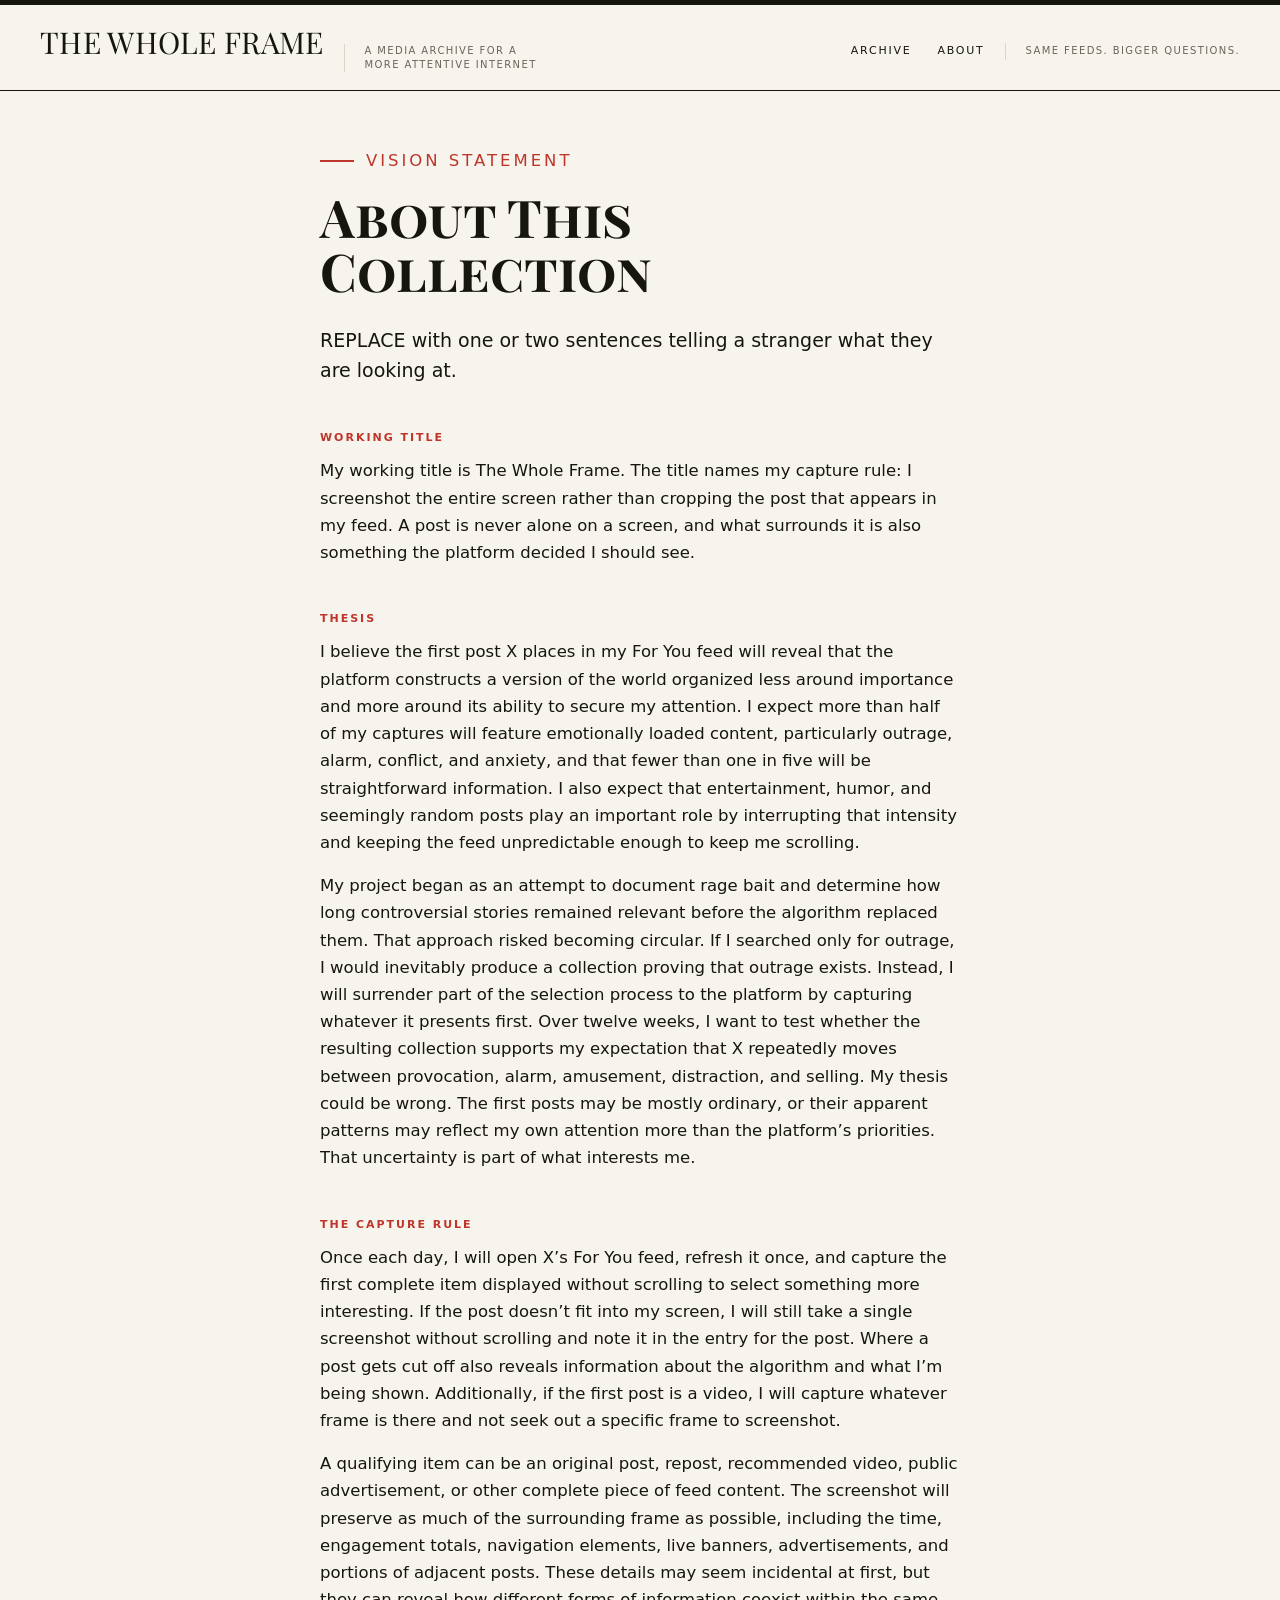
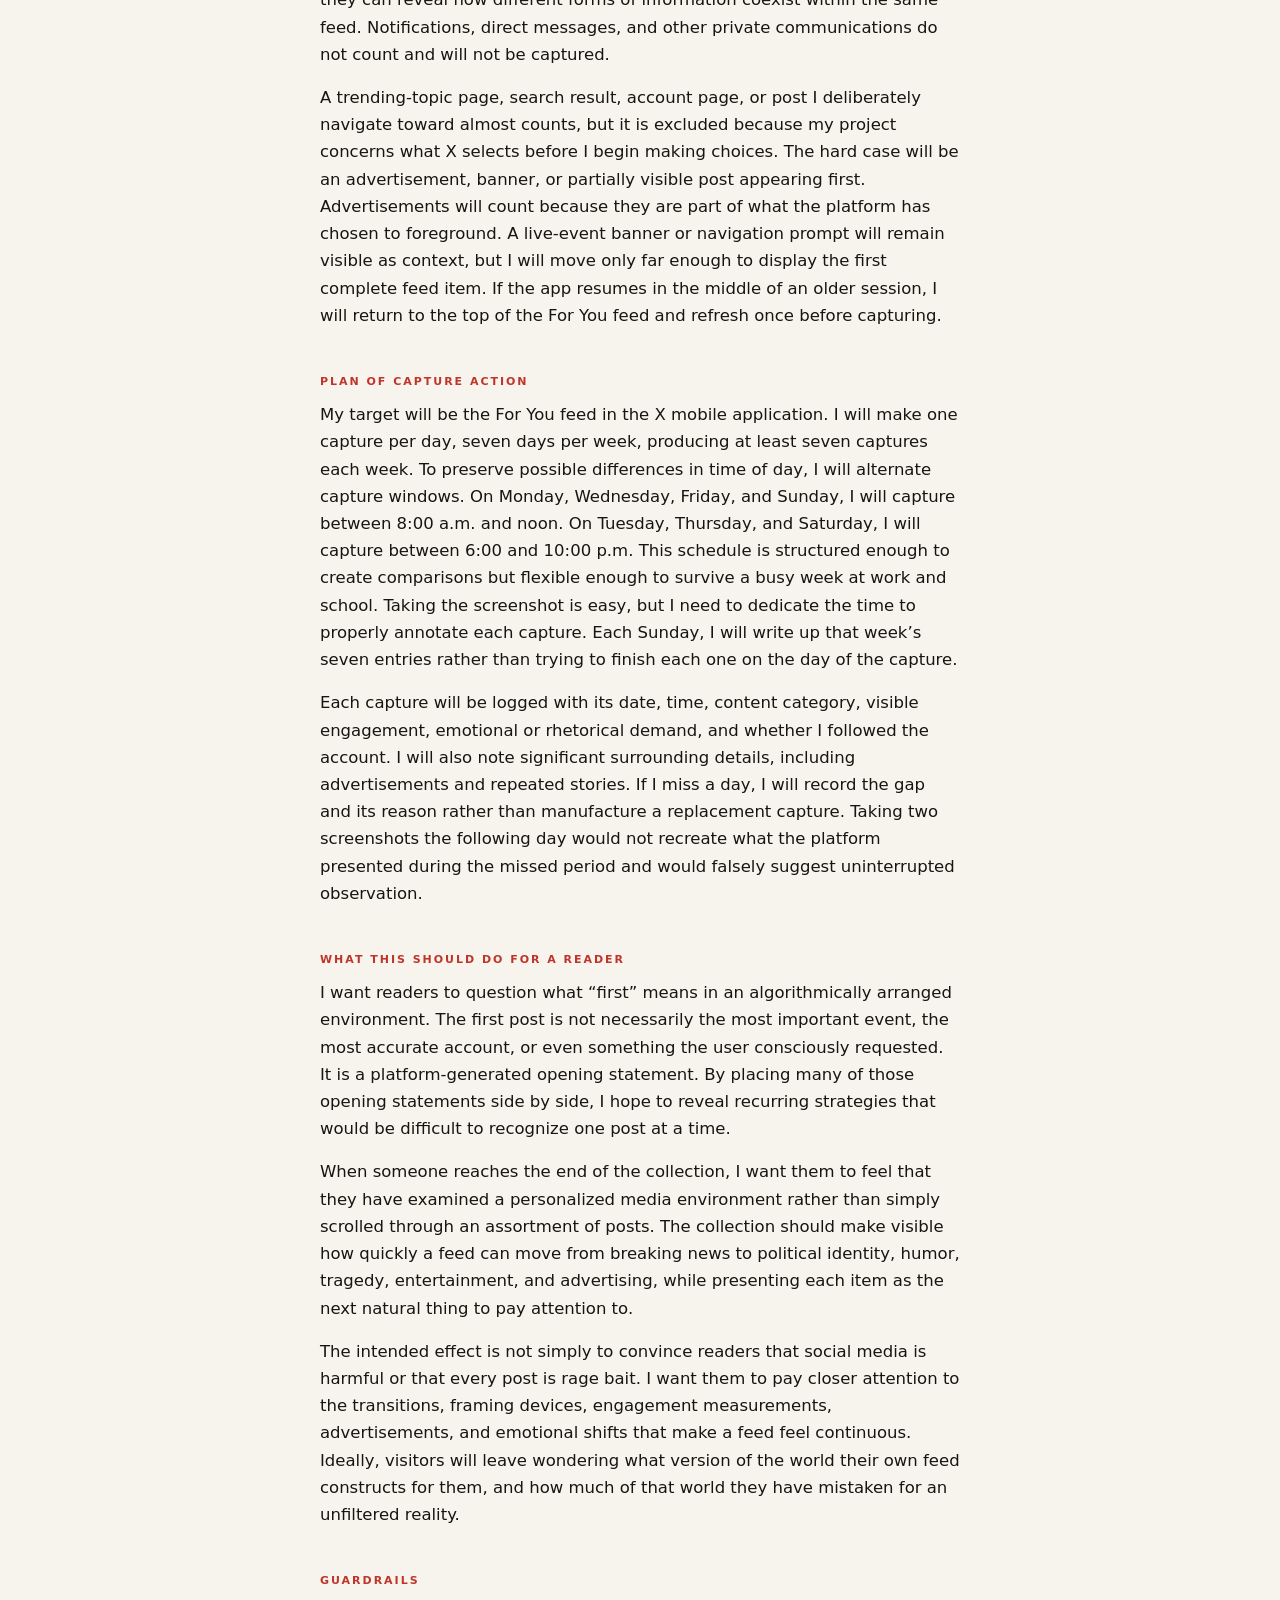
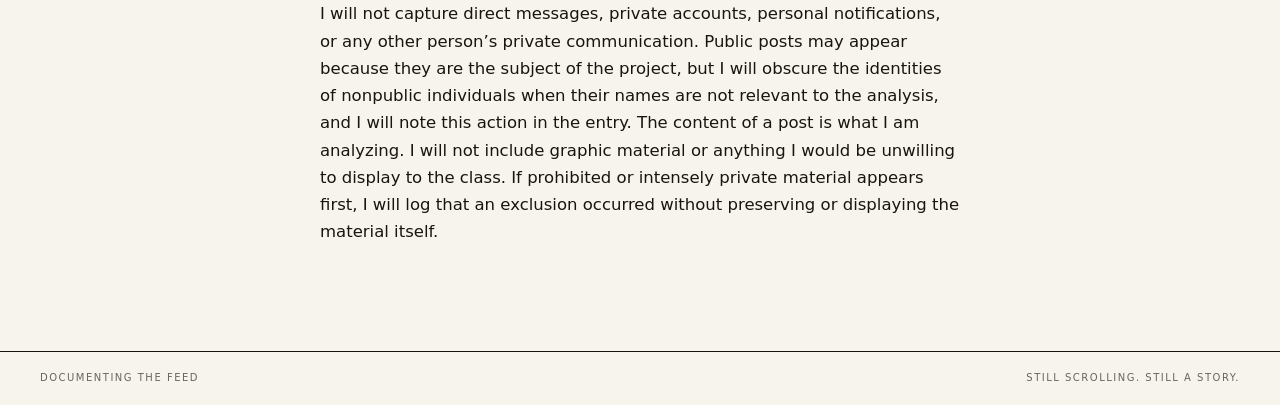
==== about.html @ c6b0e161 "Create about.html" ====
<!DOCTYPE html>
<html lang="en">
<head>
  <meta charset="utf-8">
  <meta name="viewport" content="width=device-width, initial-scale=1">
  <title>About — The Whole Frame</title>
  <link rel="preconnect" href="https://fonts.googleapis.com">
  <link rel="preconnect" href="https://fonts.gstatic.com" crossorigin>
  <link href="https://fonts.googleapis.com/css2?family=Playfair+Display:wght@700&display=swap" rel="stylesheet">
  <link rel="stylesheet" href="style.css">
  <style>
    .page { max-width: 720px; margin: 0 auto; padding: 56px 40px 90px; }
    .page h1 {
      font-family: var(--display);
      font-variant: small-caps;
      font-size: 52px;
      line-height: 1.04;
      margin: 12px 0 28px;
    }
    .page h2 {
      font-size: 11px;
      letter-spacing: .18em;
      text-transform: uppercase;
      color: var(--accent);
      margin: 44px 0 10px;
    }
    .page p { margin: 0 0 16px; font-size: 16.5px; }
    .page .lede { font-size: 19px; line-height: 1.55; }
    @media (max-width: 760px) {
      .page { padding: 36px 20px 70px; }
      .page h1 { font-size: 36px; }
    }
  </style>
</head>
<body>

  <header class="masthead">
    <a class="wordmark" href="index.html">The Whole Frame</a>
    <span class="masthead-sub">A media archive for a more attentive internet</span>
    <nav class="masthead-nav">
      <a href="index.html">Archive</a>
      <a href="about.html">About</a>
    </nav>
    <span class="masthead-tagline">Same feeds. Bigger questions.</span>
  </header>

  <main class="page">

    <p class="eyebrow">Vision Statement</p>
    <h1>About This Collection</h1>

    <p class="lede">REPLACE with one or two sentences telling a stranger what they are looking at.</p>

    <h2>Working Title</h2>
    <p>My working title is The Whole Frame. The title names my capture rule: I screenshot the entire screen rather than cropping the post that appears in my feed. A post is never alone on a screen, and what surrounds it is also something the platform decided I should see.</p>

    <h2>Thesis</h2>
    <p>I believe the first post X places in my For You feed will reveal that the platform constructs a version of the world organized less around importance and more around its ability to secure my attention. I expect more than half of my captures will feature emotionally loaded content, particularly outrage, alarm, conflict, and anxiety, and that fewer than one in five will be straightforward information. I also expect that entertainment, humor, and seemingly random posts play an important role by interrupting that intensity and keeping the feed unpredictable enough to keep me scrolling.</p>
    <p>My project began as an attempt to document rage bait and determine how long controversial stories remained relevant before the algorithm replaced them. That approach risked becoming circular. If I searched only for outrage, I would inevitably produce a collection proving that outrage exists. Instead, I will surrender part of the selection process to the platform by capturing whatever it presents first. Over twelve weeks, I want to test whether the resulting collection supports my expectation that X repeatedly moves between provocation, alarm, amusement, distraction, and selling. My thesis could be wrong. The first posts may be mostly ordinary, or their apparent patterns may reflect my own attention more than the platform’s priorities. That uncertainty is part of what interests me.</p>

    <h2>The Capture Rule</h2>
    <p>Once each day, I will open X’s For You feed, refresh it once, and capture the first complete item displayed without scrolling to select something more interesting. If the post doesn’t fit into my screen, I will still take a single screenshot without scrolling and note it in the entry for the post. Where a post gets cut off also reveals information about the algorithm and what I’m being shown. Additionally, if the first post is a video, I will capture whatever frame is there and not seek out a specific frame to screenshot. </p>
    <p>A qualifying item can be an original post, repost, recommended video, public advertisement, or other complete piece of feed content. The screenshot will preserve as much of the surrounding frame as possible, including the time, engagement totals, navigation elements, live banners, advertisements, and portions of adjacent posts. These details may seem incidental at first, but they can reveal how different forms of information coexist within the same feed. Notifications, direct messages, and other private communications do not count and will not be captured.</p>
    <p>A trending-topic page, search result, account page, or post I deliberately navigate toward almost counts, but it is excluded because my project concerns what X selects before I begin making choices. The hard case will be an advertisement, banner, or partially visible post appearing first. Advertisements will count because they are part of what the platform has chosen to foreground. A live-event banner or navigation prompt will remain visible as context, but I will move only far enough to display the first complete feed item. If the app resumes in the middle of an older session, I will return to the top of the For You feed and refresh once before capturing.</p>
    
    <h2>Plan of Capture Action</h2>
    <p>My target will be the For You feed in the X mobile application. I will make one capture per day, seven days per week, producing at least seven captures each week. To preserve possible differences in time of day, I will alternate capture windows. On Monday, Wednesday, Friday, and Sunday, I will capture between 8:00 a.m. and noon. On Tuesday, Thursday, and Saturday, I will capture between 6:00 and 10:00 p.m. This schedule is structured enough to create comparisons but flexible enough to survive a busy week at work and school. Taking the screenshot is easy, but I need to dedicate the time to properly annotate each capture. Each Sunday, I will write up that week’s seven entries rather than trying to finish each one on the day of the capture. </p>
    <p>Each capture will be logged with its date, time, content category, visible engagement, emotional or rhetorical demand, and whether I followed the account. I will also note significant surrounding details, including advertisements and repeated stories. If I miss a day, I will record the gap and its reason rather than manufacture a replacement capture. Taking two screenshots the following day would not recreate what the platform presented during the missed period and would falsely suggest uninterrupted observation.</p>
    
    <h2>What This Should Do for a Reader</h2>
    <p>I want readers to question what “first” means in an algorithmically arranged environment. The first post is not necessarily the most important event, the most accurate account, or even something the user consciously requested. It is a platform-generated opening statement. By placing many of those opening statements side by side, I hope to reveal recurring strategies that would be difficult to recognize one post at a time.</p>
    <p>When someone reaches the end of the collection, I want them to feel that they have examined a personalized media environment rather than simply scrolled through an assortment of posts. The collection should make visible how quickly a feed can move from breaking news to political identity, humor, tragedy, entertainment, and advertising, while presenting each item as the next natural thing to pay attention to.</p>
    <p>The intended effect is not simply to convince readers that social media is harmful or that every post is rage bait. I want them to pay closer attention to the transitions, framing devices, engagement measurements, advertisements, and emotional shifts that make a feed feel continuous. Ideally, visitors will leave wondering what version of the world their own feed constructs for them, and how much of that world they have mistaken for an unfiltered reality.</p>
    
    <h2>Guardrails</h2>
    <p>I will not capture direct messages, private accounts, personal notifications, or any other person’s private communication. Public posts may appear because they are the subject of the project, but I will obscure the identities of nonpublic individuals when their names are not relevant to the analysis, and I will note this action in the entry. The content of a post is what I am analyzing. I will not include graphic material or anything I would be unwilling to display to the class. If prohibited or intensely private material appears first, I will log that an exclusion occurred without preserving or displaying the material itself.</p>

  </main>

  <footer class="site-footer">
    <span class="footer-left">Documenting the feed</span>
    <span class="footer-right">Still scrolling. Still a story.</span>
  </footer>

</body>
</html>
---- style.css ----
:root {
  --bg:      #f7f4ee;
  --card:    #fffdf9;
  --ink:     #17150f;
  --muted:   #6a6459;
  --rule:    #ddd6c8;
  --accent:  #bf352a;
  --display: "Playfair Display", Georgia, "Times New Roman", serif;
  --ui:      -apple-system, BlinkMacSystemFont, "Segoe UI", system-ui, sans-serif;
}

* { box-sizing: border-box; }

body {
  margin: 0;
  background: var(--bg);
  color: var(--ink);
  font-family: var(--ui);
  font-size: 16px;
  line-height: 1.65;
  border-top: 5px solid var(--ink);
}

a { color: inherit; }

/* ---------- masthead ---------- */

.masthead {
  display: flex;
  align-items: baseline;
  flex-wrap: wrap;
  gap: 8px 20px;
  padding: 22px 40px 18px;
  border-bottom: 1px solid var(--ink);
}

.wordmark {
  font-family: var(--display);
  font-size: 30px;
  line-height: 1;
  letter-spacing: .01em;
  text-transform: uppercase;
  text-decoration: none;
}

.masthead-sub {
  padding-left: 20px;
  border-left: 1px solid var(--rule);
  max-width: 210px;
  font-size: 10px;
  line-height: 1.4;
  letter-spacing: .14em;
  text-transform: uppercase;
  color: var(--muted);
}

.masthead-nav {
  margin-left: auto;
  display: flex;
  gap: 26px;
}

.masthead-nav a {
  font-size: 11px;
  letter-spacing: .16em;
  text-transform: uppercase;
  text-decoration: none;
}

.masthead-nav a:hover { color: var(--accent); }

.masthead-tagline {
  padding-left: 20px;
  border-left: 1px solid var(--rule);
  font-size: 10px;
  letter-spacing: .14em;
  text-transform: uppercase;
  color: var(--muted);
}

/* ---------- shared bits ---------- */

#view {
  max-width: 1240px;
  margin: 0 auto;
  padding: 44px 40px 80px;
}

.tags {
  list-style: none;
  display: flex;
  flex-wrap: wrap;
  gap: 7px;
  margin: 14px 0 0;
  padding: 0;
}

.tags li {
  font-size: 10px;
  letter-spacing: .13em;
  text-transform: uppercase;
  padding: 5px 10px;
  border: 1px solid var(--rule);
  border-radius: 2px;
  color: var(--muted);
}

.tags li:first-child {
  background: #f2ded9;
  border-color: #e6c9c3;
  color: #8e2b22;
}

.meta {
  margin: 0;
  font-size: 10px;
  letter-spacing: .15em;
  text-transform: uppercase;
  color: var(--muted);
}

.phone {
  position: relative;
  border: 7px solid #14141a;
  border-radius: 26px;
  overflow: hidden;
  background: #000;
  line-height: 0;
}

.phone img {
  width: 100%;
  height: auto;
  display: block;
}

/* ---------- collection view ---------- */

.intro {
  max-width: 640px;
  margin: 0 0 44px;
  font-size: 17px;
  color: var(--muted);
}

.intro p { margin: 0; }

.grid {
  display: grid;
  grid-template-columns: repeat(3, 1fr);
  gap: 40px 34px;
}

.card {
  display: block;
  text-decoration: none;
  background: var(--card);
  border: 1px solid var(--rule);
  padding: 18px 18px 22px;
  transition: transform .18s ease, box-shadow .18s ease, border-color .18s ease;
}

.card:hover {
  transform: translateY(-3px);
  border-color: #c3b9a5;
  box-shadow: 0 10px 26px rgba(23, 21, 15, .10);
}

/* card thumbnails are cropped to a uniform shape so the grid stays even —
   the whole screenshot is on the capture's own page */
.card .phone {
  border-width: 6px;
  border-radius: 20px;
  aspect-ratio: 3 / 4;
}

.card .phone img {
  height: 100%;
  object-fit: cover;
  object-position: top center;
}

.card .phone::after {
  content: "";
  position: absolute;
  left: 0; right: 0; bottom: 0;
  height: 70px;
  background: linear-gradient(to bottom, rgba(0,0,0,0), rgba(0,0,0,.65));
}

.card-body { padding-top: 16px; }

.card h2 {
  font-family: var(--display);
  font-variant: small-caps;
  font-weight: 700;
  font-size: 25px;
  line-height: 1.15;
  letter-spacing: .01em;
  margin: 8px 0 0;
}

.card .preview {
  margin: 10px 0 0;
  font-size: 14.5px;
  color: var(--muted);
}

/* ---------- detail view ---------- */

.back {
  display: inline-block;
  margin-bottom: 26px;
  font-size: 11px;
  letter-spacing: .15em;
  text-transform: uppercase;
  text-decoration: none;
  color: var(--muted);
}

.back:hover { color: var(--accent); }

.capture {
  display: grid;
  grid-template-columns: 390px 1fr;
  gap: 60px;
  align-items: start;
}

.capture-media { position: sticky; top: 28px; }

.fullsize {
  display: inline-block;
  margin-top: 14px;
  font-size: 11px;
  letter-spacing: .13em;
  text-transform: uppercase;
  color: var(--muted);
}

.eyebrow {
  display: flex;
  align-items: center;
  gap: 12px;
  font-size: 11px;
  letter-spacing: .18em;
  text-transform: uppercase;
  color: var(--accent);
}

.eyebrow::before {
  content: "";
  width: 34px;
  height: 2px;
  background: var(--accent);
}

.capture h1 {
  font-family: var(--display);
  font-variant: small-caps;
  font-size: 58px;
  line-height: 1.02;
  letter-spacing: .005em;
  margin: 14px 0 10px;
}

.dek {
  margin: 0;
  font-size: 12px;
  letter-spacing: .16em;
  text-transform: uppercase;
  color: var(--muted);
}

.pin {
  position: absolute;
  transform: translate(-50%, -50%);
  width: 26px;
  height: 26px;
  border-radius: 50%;
  background: var(--accent);
  border: 2px solid #fff;
  color: #fff;
  font-family: var(--ui);
  font-size: 12px;
  font-weight: 600;
  line-height: 22px;
  text-align: center;
  box-shadow: 0 2px 8px rgba(0, 0, 0, .45);
  transition: transform .16s ease;
}

.pin.is-active { transform: translate(-50%, -50%) scale(1.35); }

.notes {
  list-style: none;
  margin: 28px 0 0;
  padding: 0;
}

.notes li {
  display: flex;
  gap: 16px;
  align-items: baseline;
  padding: 13px 16px;
  margin-bottom: 10px;
  background: var(--card);
  border: 1px solid var(--rule);
  transition: border-color .16s ease;
}

.notes li.is-active { border-color: var(--accent); }

.notes .num {
  font-family: var(--display);
  font-size: 22px;
  color: var(--ink);
  min-width: 30px;
}

.notes .label {
  display: block;
  font-size: 10px;
  letter-spacing: .15em;
  text-transform: uppercase;
  color: var(--accent);
}

.notes .text {
  display: block;
  font-size: 15px;
  text-transform: uppercase;
  letter-spacing: .02em;
}

.columns {
  display: grid;
  grid-template-columns: 1fr 1fr;
  gap: 34px;
  margin-top: 34px;
  padding-top: 26px;
  border-top: 1px solid var(--rule);
}

.columns section + section {
  padding-left: 34px;
  border-left: 1px solid var(--rule);
}

.columns h3 {
  margin: 0 0 8px;
  font-size: 10px;
  letter-spacing: .18em;
  text-transform: uppercase;
  color: var(--muted);
}

.columns p { margin: 0; font-size: 15.5px; }

.prevnext {
  display: flex;
  justify-content: space-between;
  gap: 20px;
  margin-top: 40px;
  padding-top: 20px;
  border-top: 1px solid var(--rule);
  font-size: 11px;
  letter-spacing: .13em;
  text-transform: uppercase;
}

.prevnext a { text-decoration: none; }
.prevnext a:hover { color: var(--accent); }
.prevnext .spacer { color: transparent; }

/* ---------- footer ---------- */

.site-footer {
  display: flex;
  justify-content: space-between;
  gap: 20px;
  padding: 18px 40px;
  border-top: 1px solid var(--ink);
  font-size: 10px;
  letter-spacing: .15em;
  text-transform: uppercase;
  color: var(--muted);
}

/* ---------- narrower screens ---------- */

@media (max-width: 1060px) {
  .grid { grid-template-columns: repeat(2, 1fr); }
  .capture { grid-template-columns: 330px 1fr; gap: 40px; }
  .capture h1 { font-size: 46px; }
}

@media (max-width: 760px) {
  .masthead, .site-footer, #view { padding-left: 20px; padding-right: 20px; }
  .masthead-sub, .masthead-tagline { display: none; }
  .grid { grid-template-columns: 1fr; }
  .capture { grid-template-columns: 1fr; gap: 30px; }
  .capture-media { position: static; max-width: 380px; }
  .capture h1 { font-size: 38px; }
  .columns { grid-template-columns: 1fr; gap: 22px; }
  .columns section + section {
    padding-left: 0;
    border-left: 0;
    padding-top: 22px;
    border-top: 1px solid var(--rule);
  }
}


/* ============================================================
   ADDED: demand filter, gap entries, disclosure notes
   ============================================================ */

.masthead-filter { margin-left: 26px; }

.masthead-filter select {
  font-family: var(--ui);
  font-size: 11px;
  letter-spacing: .12em;
  text-transform: uppercase;
  color: var(--ink);
  background: var(--card);
  border: 1px solid var(--rule);
  border-radius: 2px;
  padding: 7px 10px;
  cursor: pointer;
}

.masthead-filter select:hover { border-color: var(--accent); }

.filter-note {
  margin: 0 0 32px;
  font-size: 13px;
  letter-spacing: .04em;
  color: var(--muted);
}

.filter-note strong {
  text-transform: uppercase;
  letter-spacing: .12em;
  font-size: 11px;
  color: var(--accent);
}

.filter-note a { color: var(--muted); }

.empty-state { color: var(--muted); font-style: italic; }

.meta .demand { color: var(--accent); }

.facts {
  margin: 14px 0 0;
  font-size: 11px;
  letter-spacing: .12em;
  text-transform: uppercase;
  color: var(--muted);
}

.facts .demand-link {
  color: var(--accent);
  text-decoration: none;
  border-bottom: 1px solid transparent;
}

.facts .demand-link:hover { border-bottom-color: var(--accent); }

.card-gap {
  display: flex;
  flex-direction: column;
  justify-content: center;
  min-height: 260px;
  background: transparent;
  border-style: dashed;
  text-align: center;
  cursor: default;
}

.card-gap h2 { color: var(--muted); }
.card-gap .preview { margin-top: 12px; }

.obscured {
  margin: 10px 0 0;
  font-size: 12px;
  line-height: 1.5;
  color: var(--muted);
  font-style: italic;
}

@media (max-width: 760px) {
  .masthead-filter { margin-left: 0; width: 100%; }
  .masthead-filter select { width: 100%; }
}
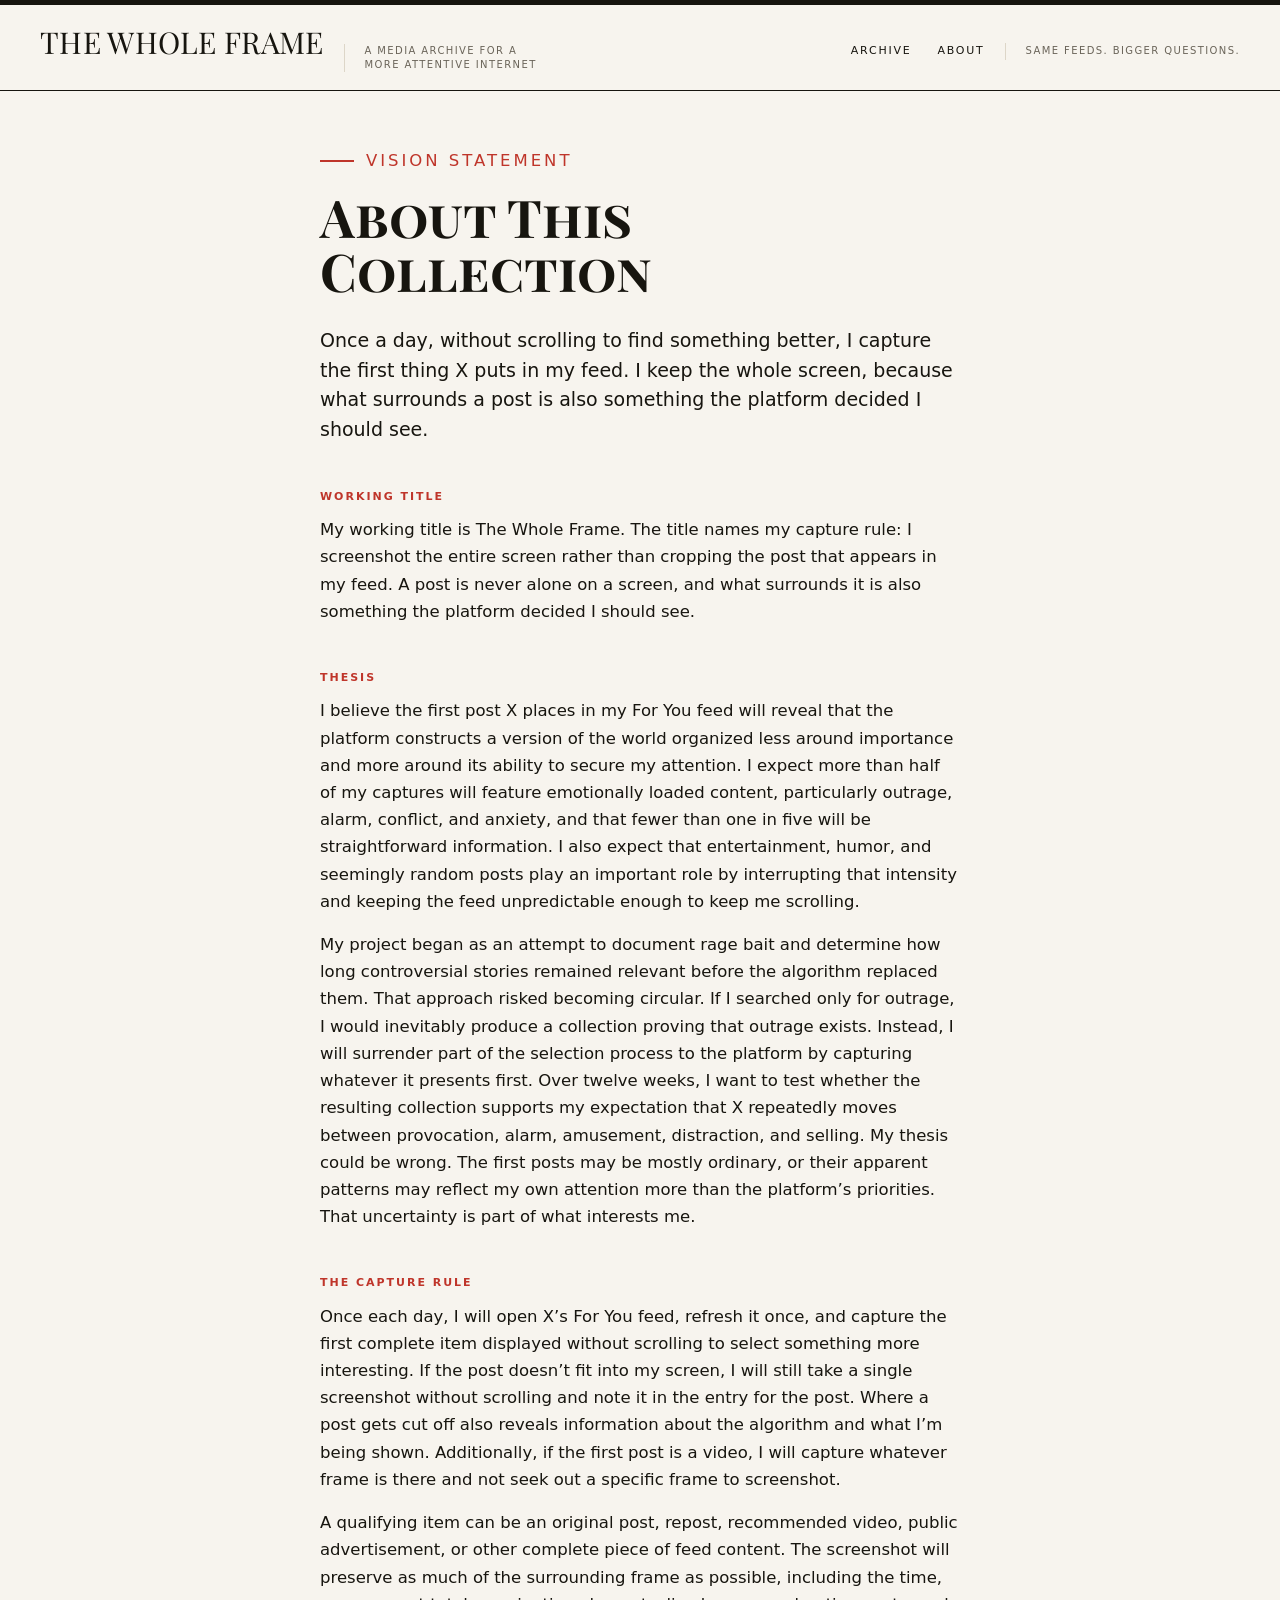
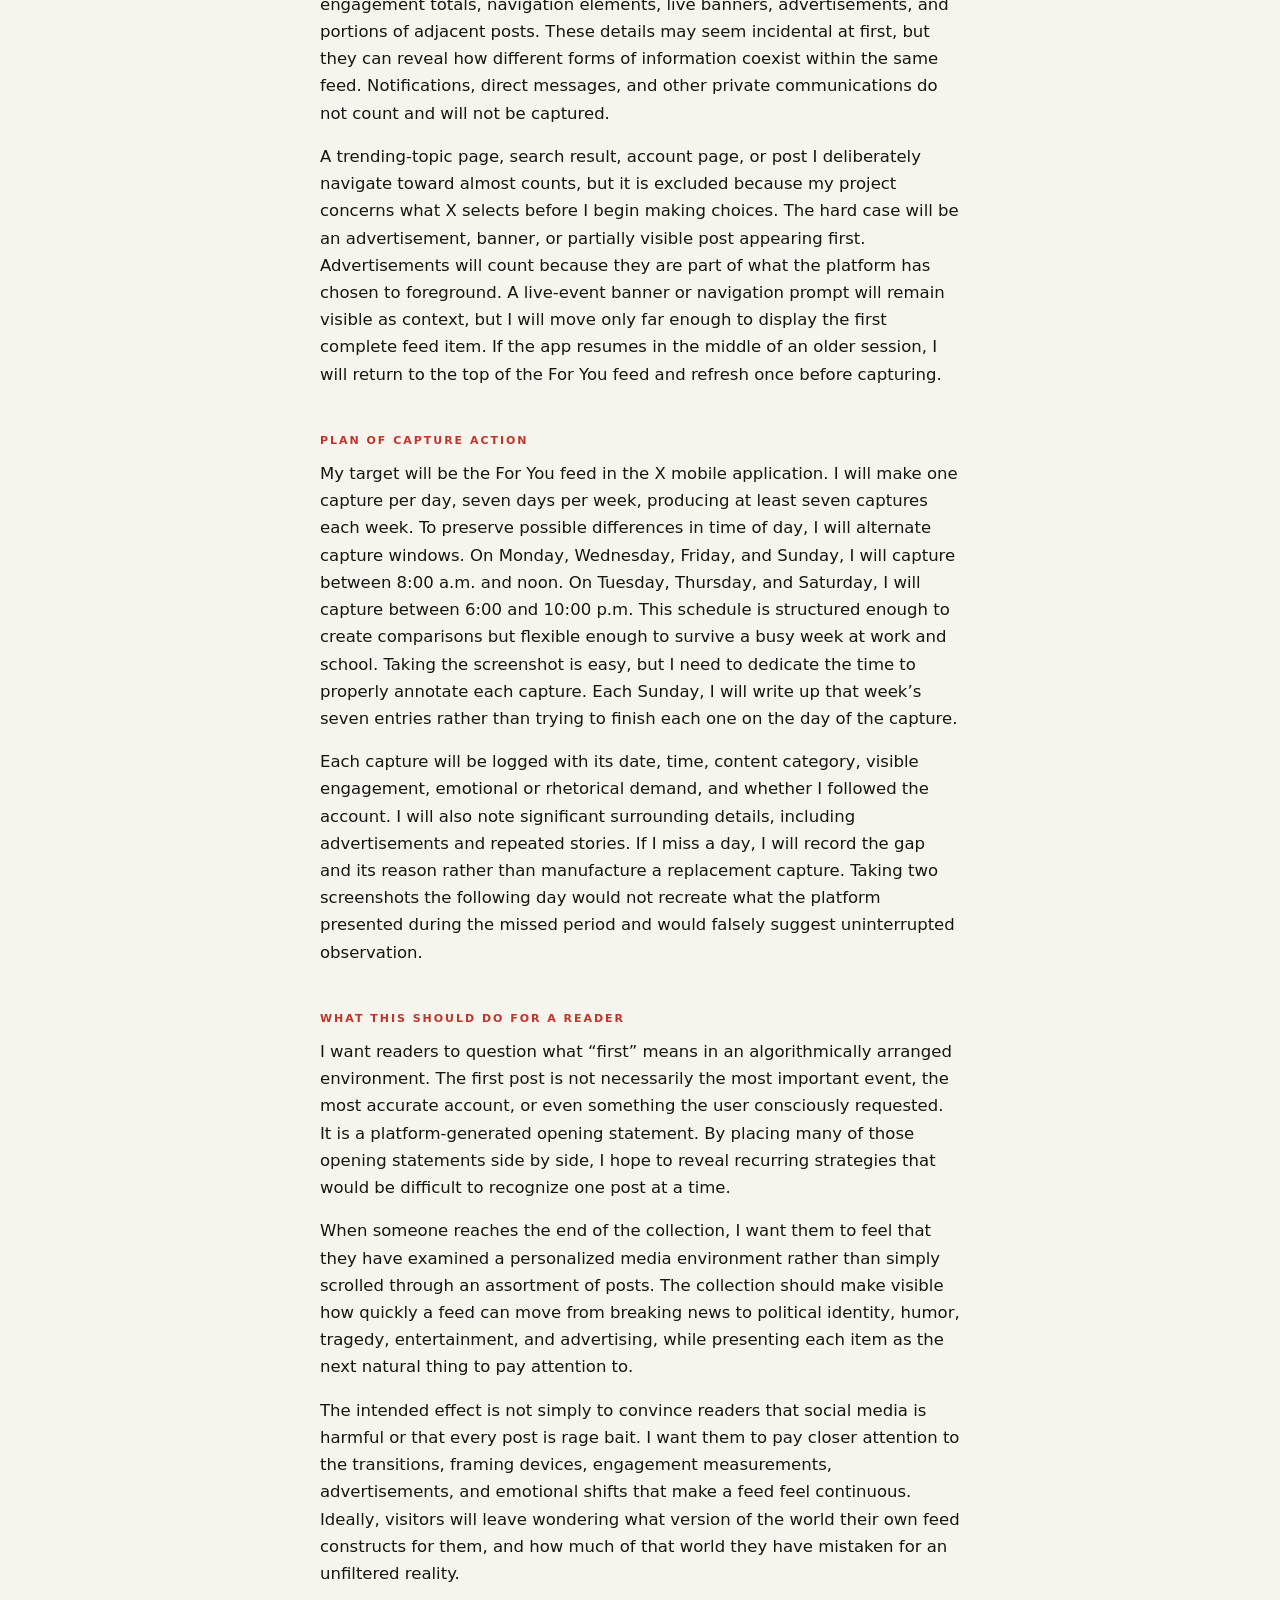
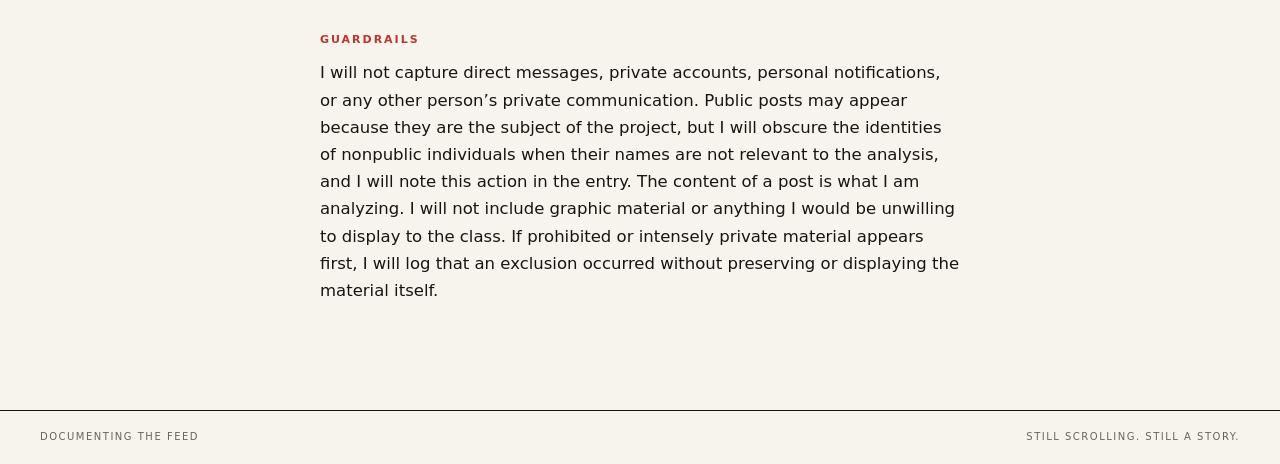
==== commit 19e66b62: "Update about.html" ====
--- a/about.html
+++ b/about.html
@@ -49,7 +49,7 @@
     <p class="eyebrow">Vision Statement</p>
     <h1>About This Collection</h1>
 
-    <p class="lede">REPLACE with one or two sentences telling a stranger what they are looking at.</p>
+    <p class="lede">Once a day, without scrolling to find something better, I capture the first thing X puts in my feed. I keep the whole screen, because what surrounds a post is also something the platform decided I should see.</p>
 
     <h2>Working Title</h2>
     <p>My working title is The Whole Frame. The title names my capture rule: I screenshot the entire screen rather than cropping the post that appears in my feed. A post is never alone on a screen, and what surrounds it is also something the platform decided I should see.</p>
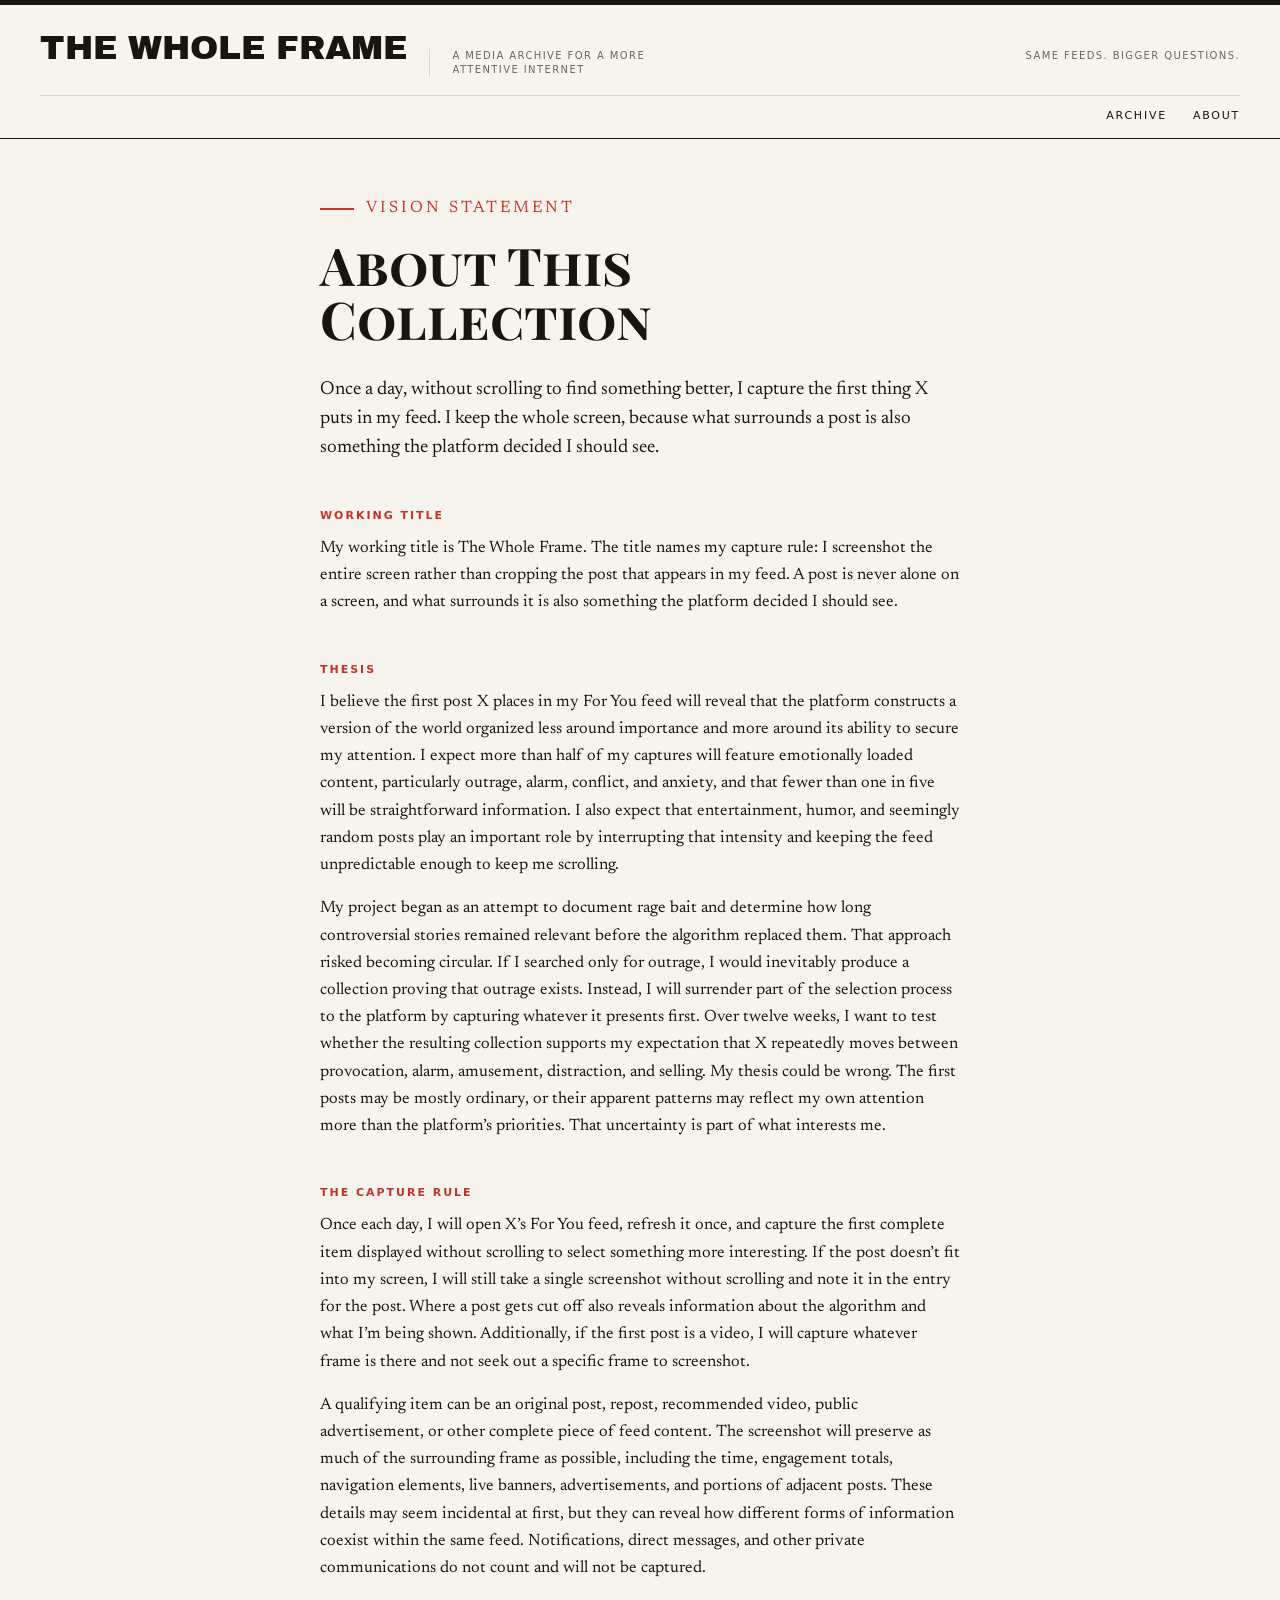
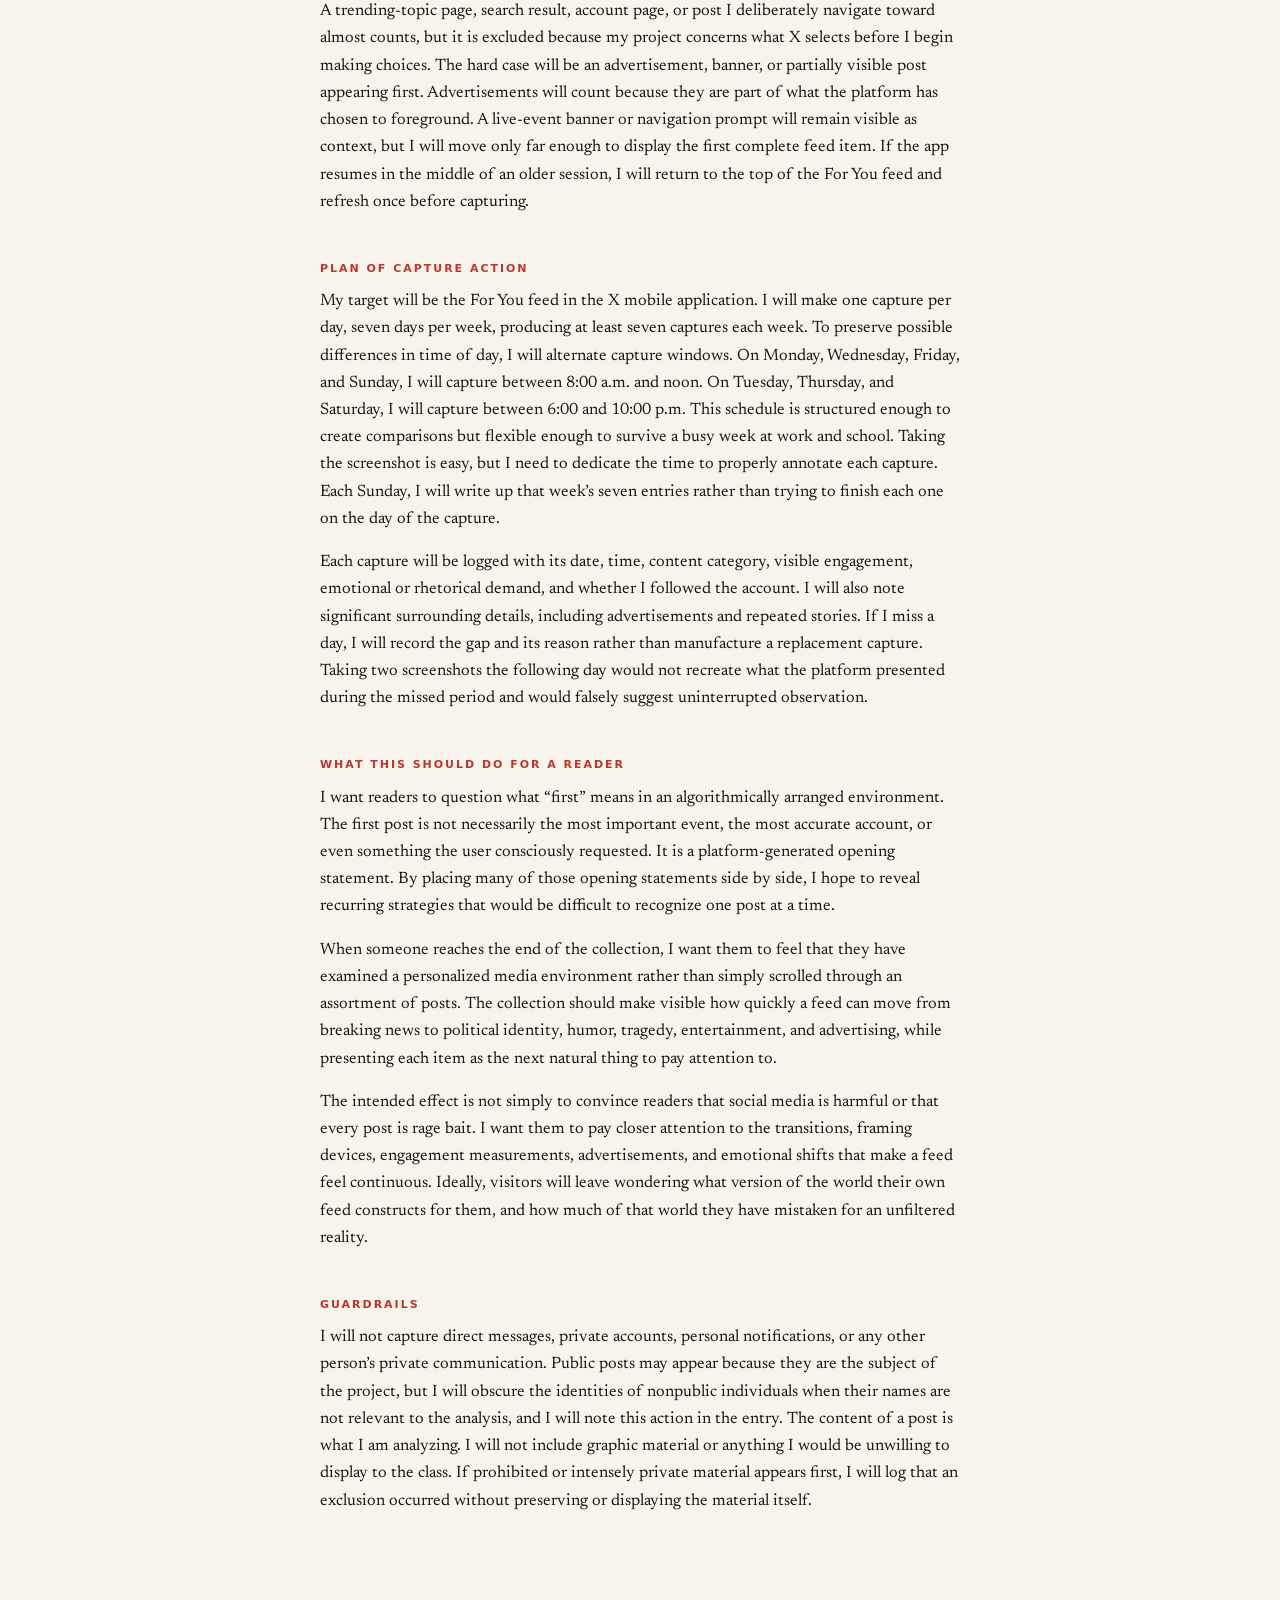
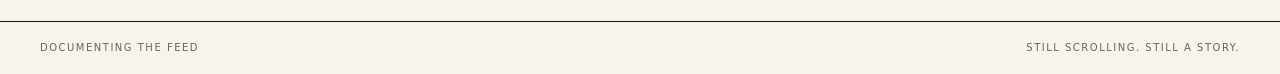
==== commit 90177e4d: "Update about.html" ====
--- a/about.html
+++ b/about.html
@@ -6,7 +6,7 @@
   <title>About — The Whole Frame</title>
   <link rel="preconnect" href="https://fonts.googleapis.com">
   <link rel="preconnect" href="https://fonts.gstatic.com" crossorigin>
-  <link href="https://fonts.googleapis.com/css2?family=Playfair+Display:wght@700&display=swap" rel="stylesheet">
+  <link href="https://fonts.googleapis.com/css2?family=Playfair+Display:wght@700&family=Newsreader:opsz,wght@6..72,400;6..72,500&family=Archivo+Black&family=Bodoni+Moda:opsz,wght@6..96,700&family=Fraunces:opsz,wght@9..144,700&display=swap" rel="stylesheet">
   <link rel="stylesheet" href="style.css">
   <style>
     .page { max-width: 720px; margin: 0 auto; padding: 56px 40px 90px; }
@@ -34,14 +34,19 @@
 </head>
 <body>
 
-  <header class="masthead">
-    <a class="wordmark" href="index.html">The Whole Frame</a>
-    <span class="masthead-sub">A media archive for a more attentive internet</span>
-    <nav class="masthead-nav">
-      <a href="index.html">Archive</a>
-      <a href="about.html">About</a>
-    </nav>
-    <span class="masthead-tagline">Same feeds. Bigger questions.</span>
+   <header class="masthead">
+    <div class="masthead-top">
+      <a class="wordmark" href="index.html">The Whole Frame</a>
+      <span class="masthead-sub">A media archive for a more attentive internet</span>
+      <span class="masthead-tagline">Same feeds. Bigger questions.</span>
+    </div>
+    <div class="masthead-bar">
+      <span></span>
+      <nav class="masthead-nav">
+        <a href="index.html">Archive</a>
+        <a href="about.html">About</a>
+      </nav>
+    </div>
   </header>
 
   <main class="page">
--- a/style.css
+++ b/style.css
@@ -495,3 +495,150 @@
   .masthead-filter { margin-left: 0; width: 100%; }
   .masthead-filter select { width: 100%; }
 }
+
+/* ---------- crop and enlarge: a magnified detail ---------- */
+
+.detail {
+  margin: 30px 0 0;
+  padding-top: 24px;
+  border-top: 1px solid var(--rule);
+}
+
+.detail a { display: block; line-height: 0; }
+
+.detail img {
+  width: 100%;
+  height: auto;
+  display: block;
+  border: 1px solid #14141a;
+  border-radius: 3px;
+  cursor: zoom-in;
+}
+
+.detail figcaption {
+  margin-top: 10px;
+  font-size: 13.5px;
+  line-height: 1.5;
+  color: var(--muted);
+}
+
+.detail-label {
+  display: inline-block;
+  margin-right: 8px;
+  font-size: 10px;
+  letter-spacing: .15em;
+  text-transform: uppercase;
+  color: var(--accent);
+}
+
+/* ---------- one caption for a whole set ---------- */
+
+.set-note {
+  max-width: 680px;
+  margin: 0 0 40px;
+  padding-left: 18px;
+  border-left: 2px solid var(--accent);
+}
+
+.set-note .filter-note { margin-bottom: 12px; }
+
+.set-text {
+  margin: 0;
+  font-size: 17px;
+  line-height: 1.6;
+  color: var(--ink);
+}
+/* two filter menus sit side by side */
+.masthead-filter {
+  display: inline-flex;
+  gap: 10px;
+}
+
+/* ============================================================
+   TYPOGRAPHY + MASTHEAD, second pass
+   ============================================================ */
+
+:root {
+  --serif: "Newsreader", Georgia, "Times New Roman", serif;
+
+  /* WORDMARK — swap this one line to try each:
+     "Archivo Black", "Helvetica Neue", Arial, sans-serif
+     "Bodoni Moda", Georgia, serif
+     "Fraunces", Georgia, serif                              */
+  --wordmark: "Archivo Black", "Helvetica Neue", Arial, sans-serif;
+}
+
+/* ---- reading copy gets a serif; interface stays sans ---- */
+
+.intro,
+.card .preview,
+.columns p,
+.set-text,
+.page p,
+.page .lede,
+.detail figcaption {
+  font-family: var(--serif);
+}
+
+.intro         { font-size: 19px;   line-height: 1.55; }
+.card .preview { font-size: 15.5px; line-height: 1.5;  }
+.columns p     { font-size: 16.5px; line-height: 1.6;  }
+.set-text      { font-size: 18px;   line-height: 1.6;  }
+
+/* ---- two-tier masthead ---- */
+
+.masthead {
+  display: block;
+  padding: 0 40px;
+  border-bottom: 1px solid var(--ink);
+}
+
+.masthead-top {
+  display: flex;
+  align-items: baseline;
+  flex-wrap: wrap;
+  gap: 6px 22px;
+  padding: 26px 0 18px;
+}
+
+.wordmark {
+  font-family: var(--wordmark);
+  font-size: 34px;
+  line-height: 1;
+  letter-spacing: -.005em;
+  text-transform: uppercase;
+  text-decoration: none;
+}
+
+.masthead-sub {
+  padding-left: 22px;
+  border-left: 1px solid var(--rule);
+  max-width: 230px;
+}
+
+.masthead-tagline {
+  margin-left: auto;
+  padding-left: 0;
+  border-left: 0;
+}
+
+.masthead-bar {
+  display: flex;
+  align-items: center;
+  justify-content: space-between;
+  gap: 20px;
+  padding: 11px 0 13px;
+  border-top: 1px solid var(--rule);
+}
+
+.masthead-nav { margin-left: 0; }
+
+.masthead-filter select { padding: 6px 10px; }
+
+@media (max-width: 760px) {
+  .masthead { padding-left: 20px; padding-right: 20px; }
+  .masthead-top { padding: 20px 0 14px; }
+  .wordmark { font-size: 26px; }
+  .masthead-bar { flex-direction: column; align-items: stretch; gap: 10px; }
+  .masthead-nav { justify-content: flex-start; }
+}
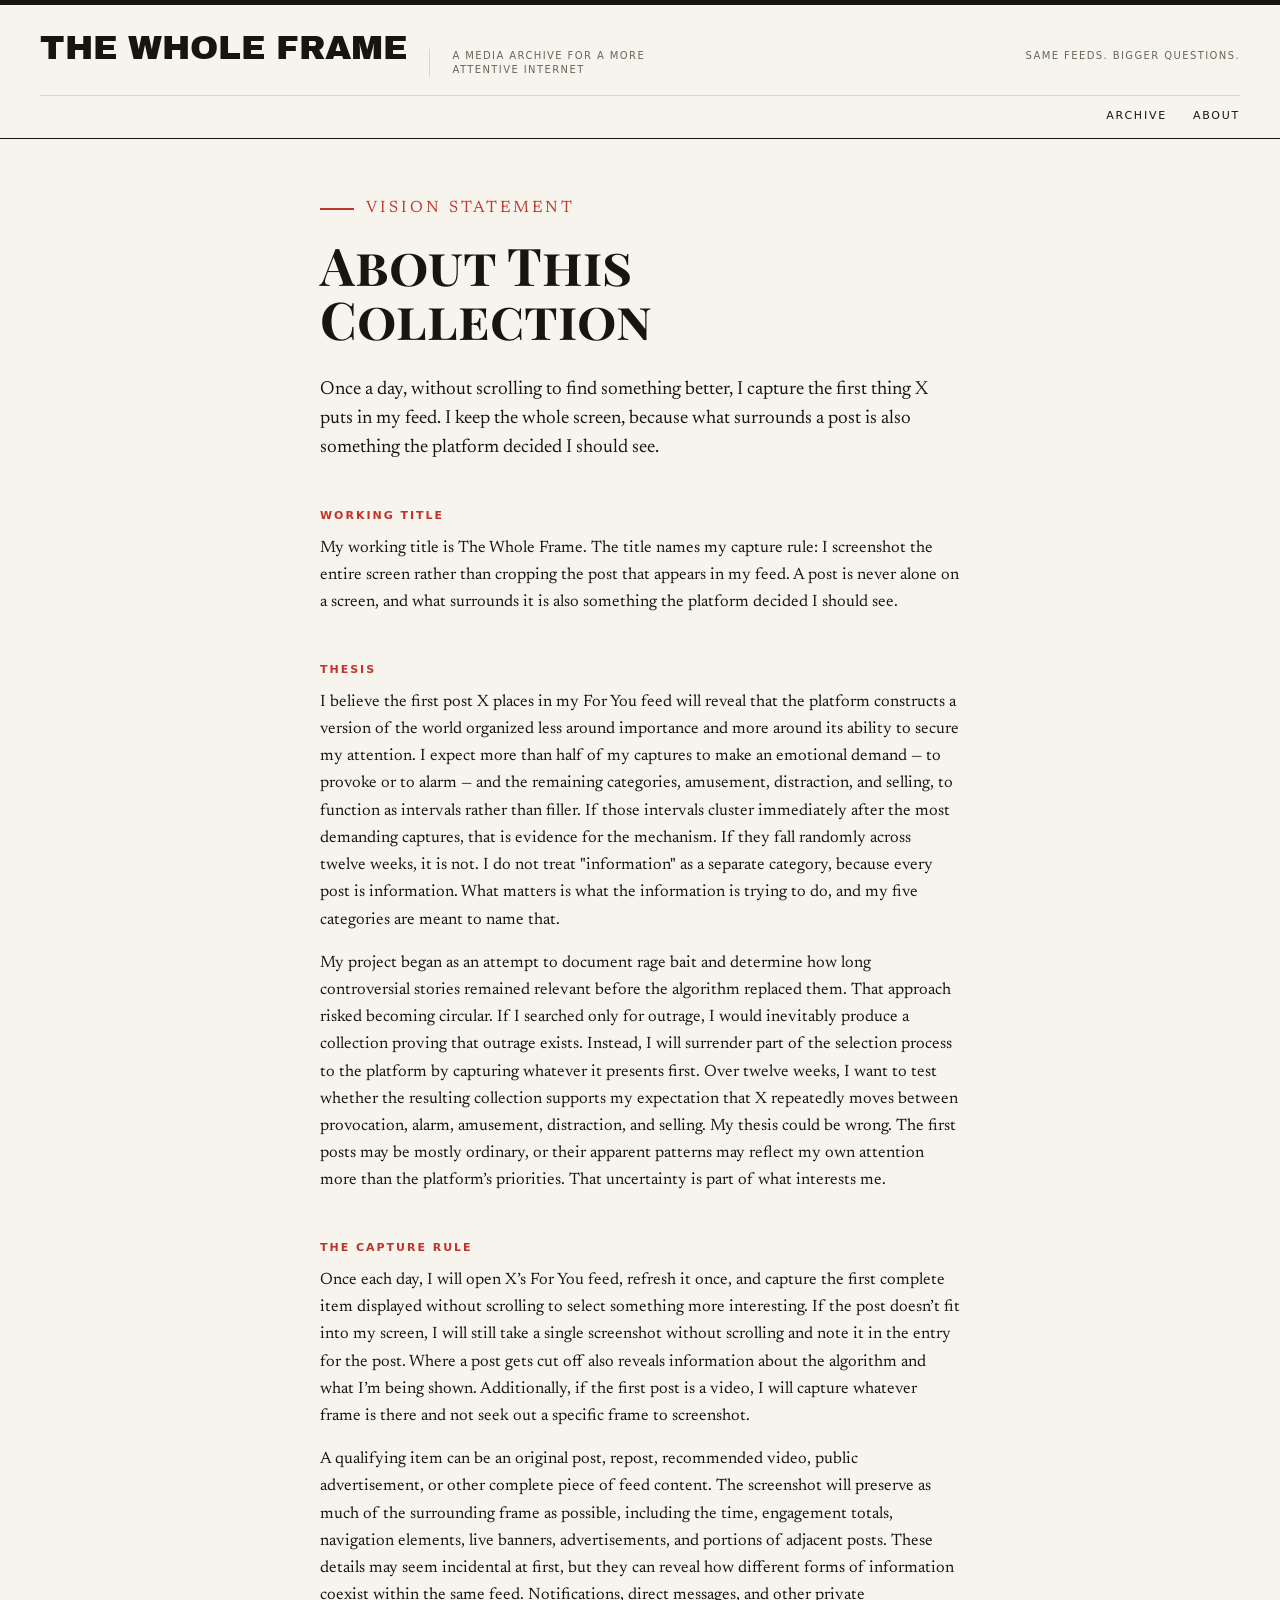
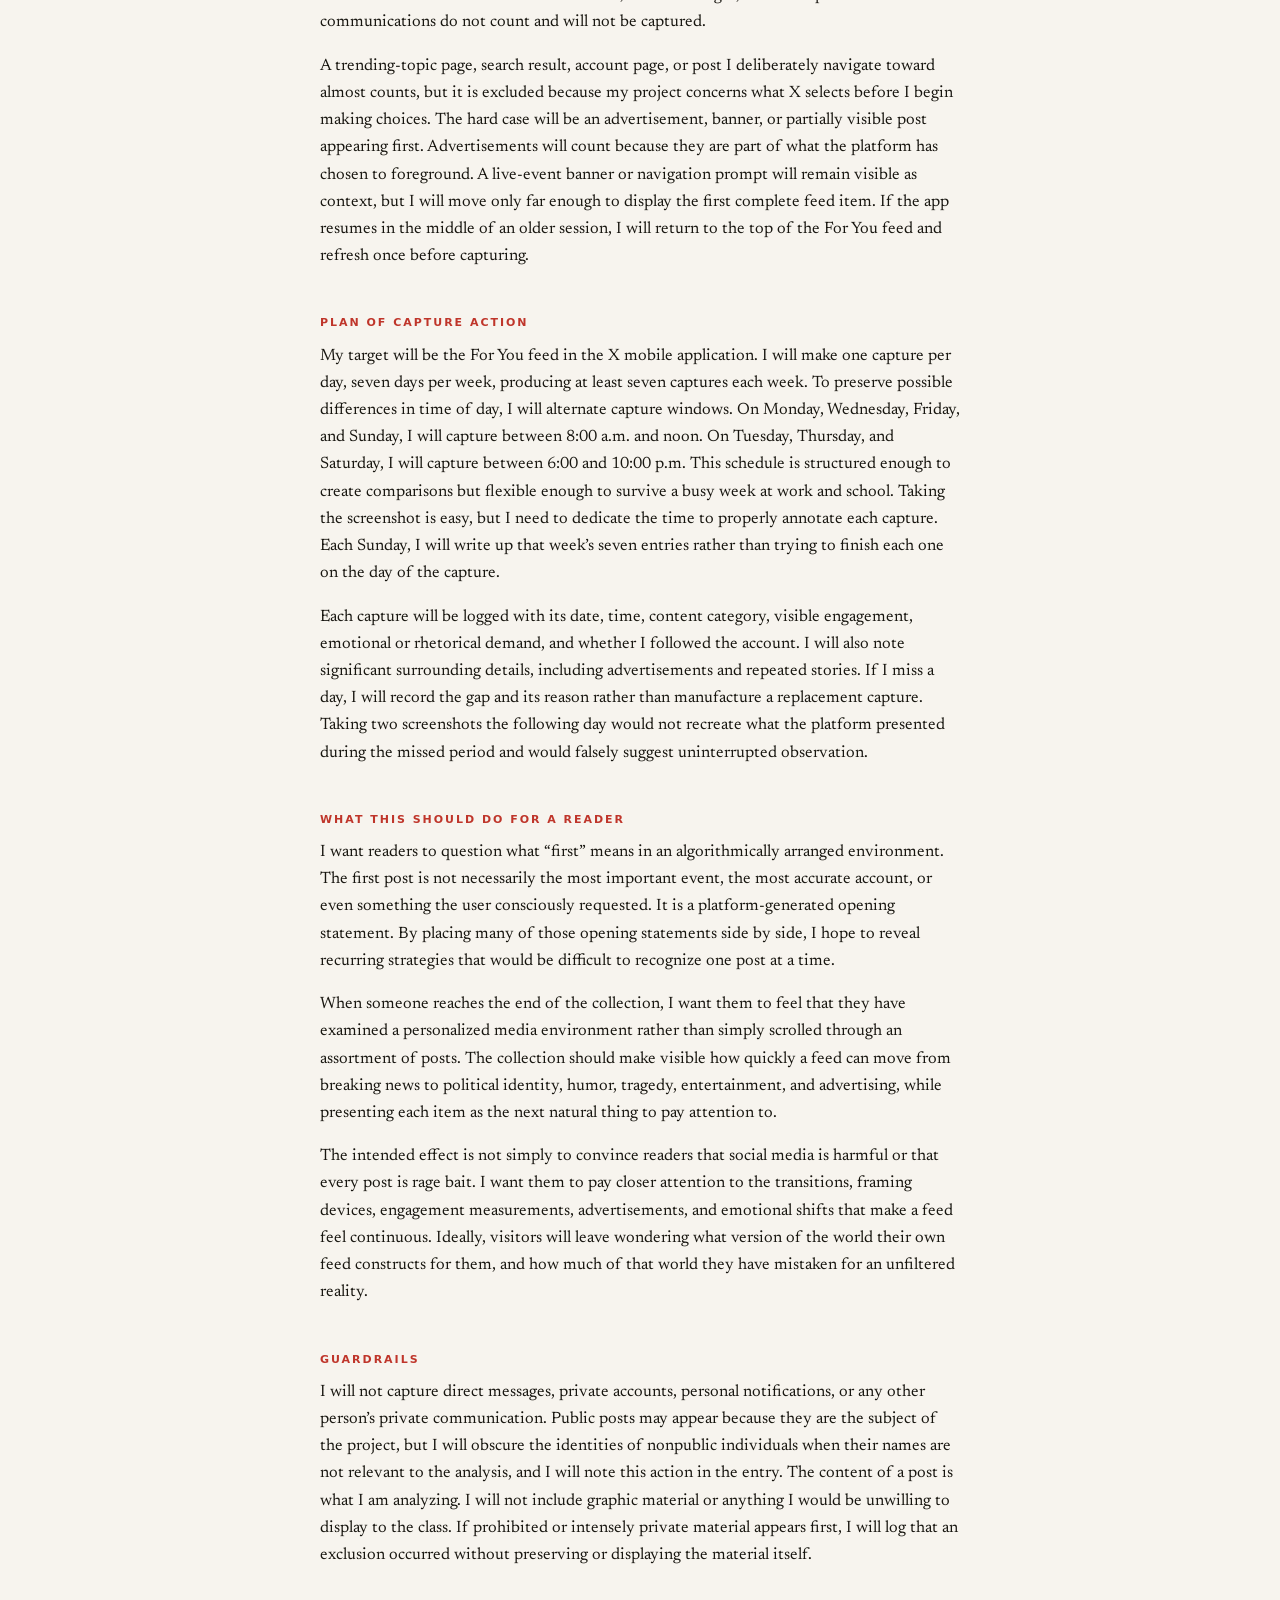
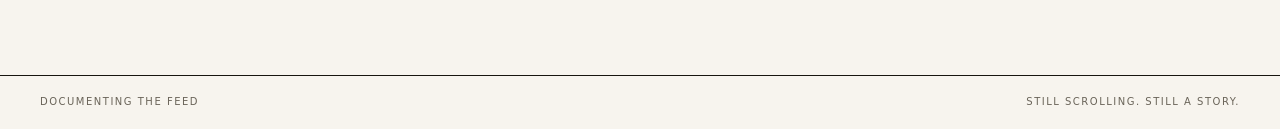
==== commit 67f03d53: "Update about.html" ====
--- a/about.html
+++ b/about.html
@@ -60,7 +60,7 @@
     <p>My working title is The Whole Frame. The title names my capture rule: I screenshot the entire screen rather than cropping the post that appears in my feed. A post is never alone on a screen, and what surrounds it is also something the platform decided I should see.</p>
 
     <h2>Thesis</h2>
-    <p>I believe the first post X places in my For You feed will reveal that the platform constructs a version of the world organized less around importance and more around its ability to secure my attention. I expect more than half of my captures will feature emotionally loaded content, particularly outrage, alarm, conflict, and anxiety, and that fewer than one in five will be straightforward information. I also expect that entertainment, humor, and seemingly random posts play an important role by interrupting that intensity and keeping the feed unpredictable enough to keep me scrolling.</p>
+    <p>I believe the first post X places in my For You feed will reveal that the platform constructs a version of the world organized less around importance and more around its ability to secure my attention. I expect more than half of my captures to make an emotional demand — to provoke or to alarm — and the remaining categories, amusement, distraction, and selling, to function as intervals rather than filler. If those intervals cluster immediately after the most demanding captures, that is evidence for the mechanism. If they fall randomly across twelve weeks, it is not. I do not treat "information" as a separate category, because every post is information. What matters is what the information is trying to do, and my five categories are meant to name that.</p>
     <p>My project began as an attempt to document rage bait and determine how long controversial stories remained relevant before the algorithm replaced them. That approach risked becoming circular. If I searched only for outrage, I would inevitably produce a collection proving that outrage exists. Instead, I will surrender part of the selection process to the platform by capturing whatever it presents first. Over twelve weeks, I want to test whether the resulting collection supports my expectation that X repeatedly moves between provocation, alarm, amusement, distraction, and selling. My thesis could be wrong. The first posts may be mostly ordinary, or their apparent patterns may reflect my own attention more than the platform’s priorities. That uncertainty is part of what interests me.</p>
 
     <h2>The Capture Rule</h2>
--- a/style.css
+++ b/style.css
@@ -642,3 +642,63 @@
   .masthead-bar { flex-direction: column; align-items: stretch; gap: 10px; }
   .masthead-nav { justify-content: flex-start; }
 }
+
+/* ---------- a logged gap, opened ---------- */
+
+.capture-gap {
+  grid-template-columns: 1fr;
+  max-width: 760px;
+}
+
+.capture-gap .eyebrow { color: var(--muted); }
+.capture-gap .eyebrow::before { background: var(--muted); }
+
+.gap-lede {
+  font-family: var(--serif);
+  font-size: 21px;
+  line-height: 1.5;
+  margin: 26px 0 0;
+  padding-bottom: 8px;
+  color: var(--ink);
+}
+
+.card-gap { cursor: pointer; }
+.card-gap:hover { border-color: var(--accent); transform: none; box-shadow: none; }
+
+/* gap cards carry their record and remark on the card itself */
+.card-gap {
+  justify-content: flex-start;
+  min-height: 0;
+  text-align: left;
+  padding: 22px 20px 24px;
+}
+
+.card-gap h2 { margin-top: 6px; }
+
+.card-gap .preview {
+  margin-top: 8px;
+  font-style: italic;
+}
+
+.gap-field {
+  margin-top: 20px;
+  padding-top: 14px;
+  border-top: 1px solid var(--rule);
+}
+
+.gap-field h3 {
+  margin: 0 0 6px;
+  font-family: var(--ui);
+  font-size: 10px;
+  letter-spacing: .18em;
+  text-transform: uppercase;
+  color: var(--muted);
+}
+
+.gap-field p {
+  margin: 0;
+  font-family: var(--serif);
+  font-size: 15px;
+  line-height: 1.55;
+  color: var(--ink);
+}
